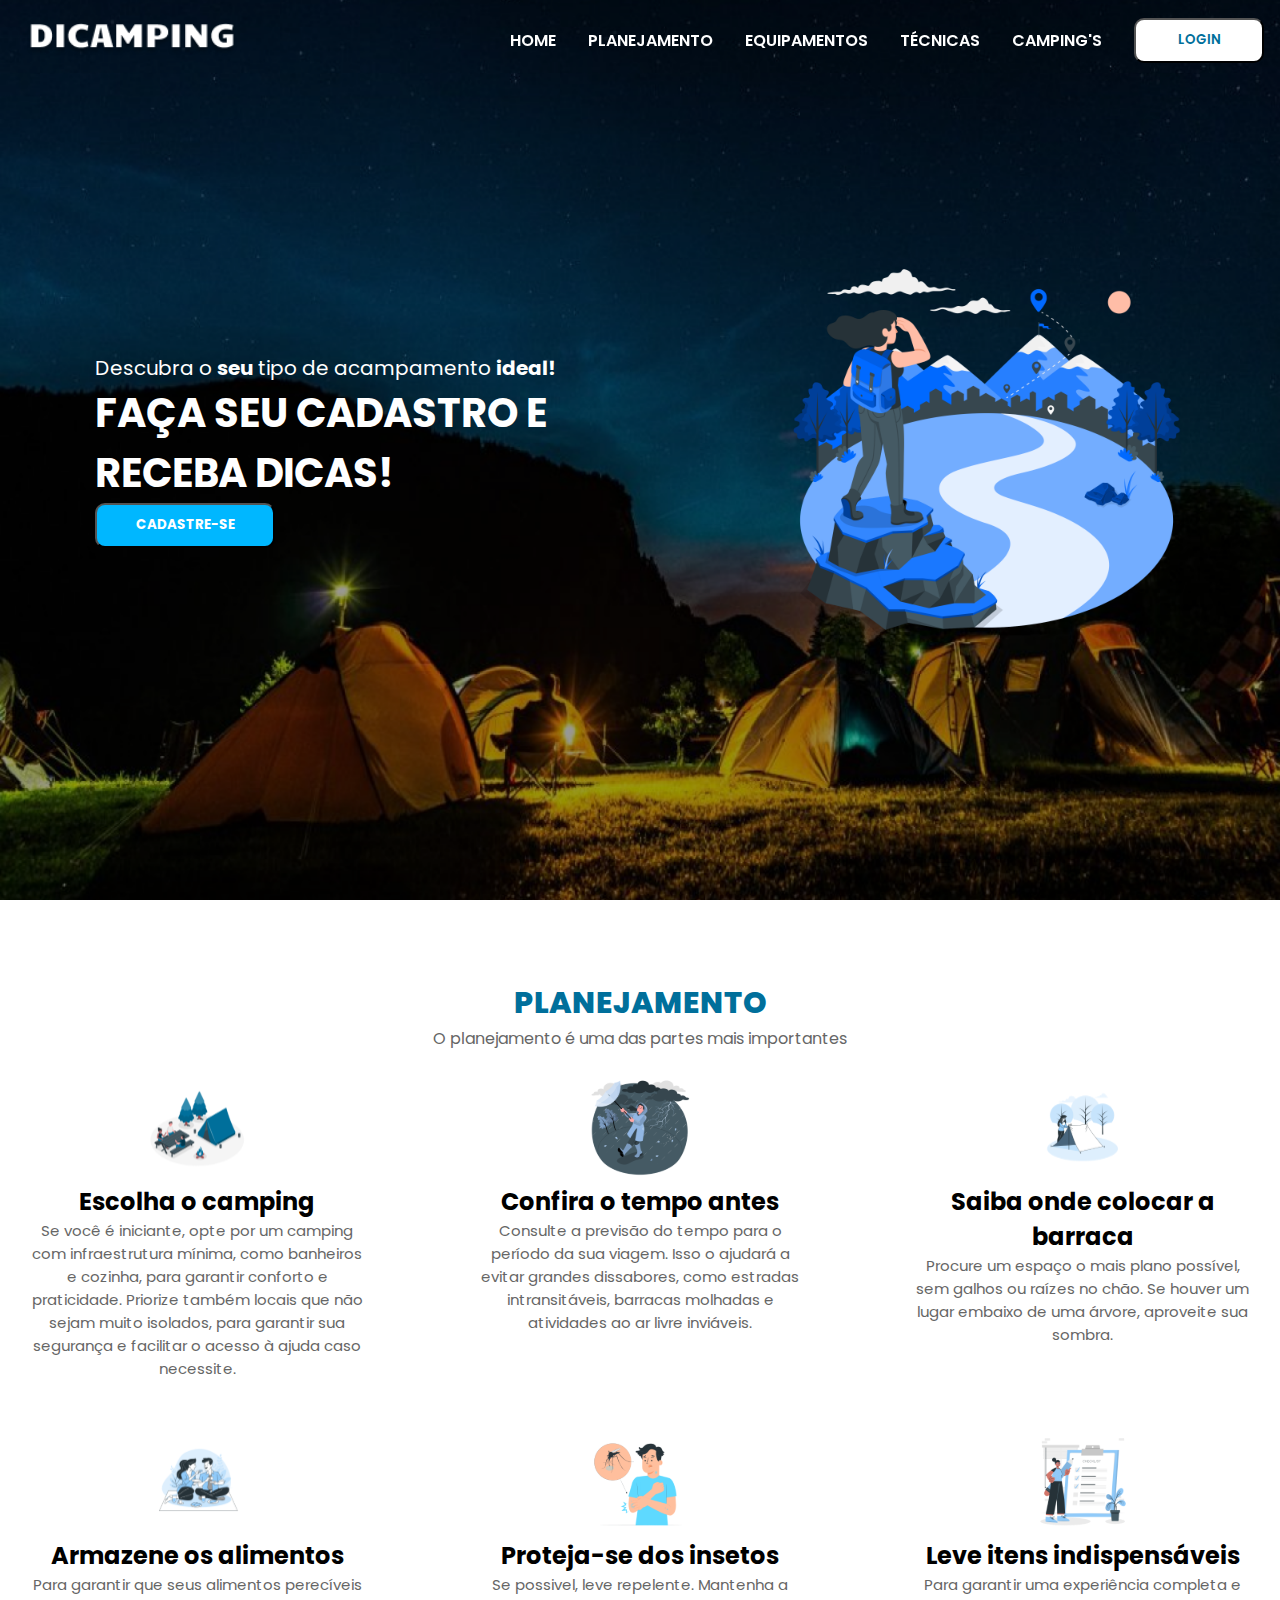
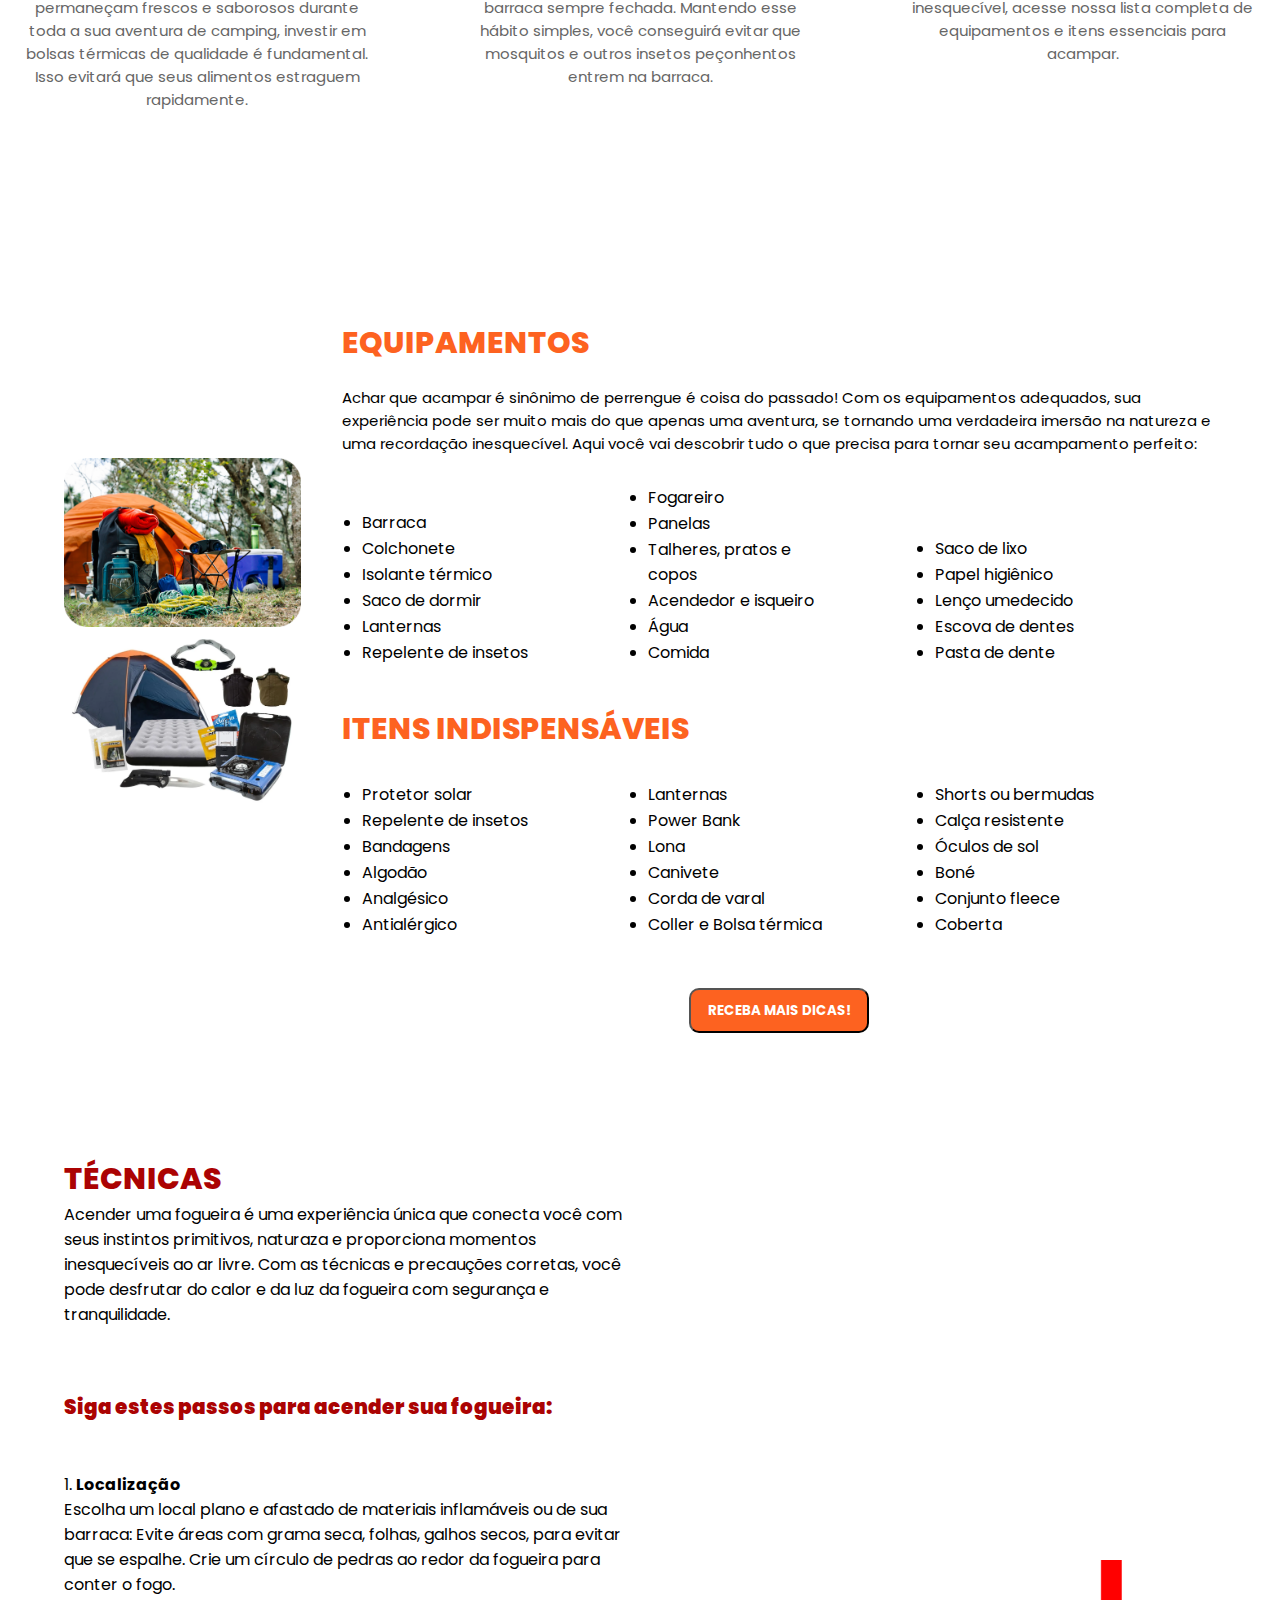
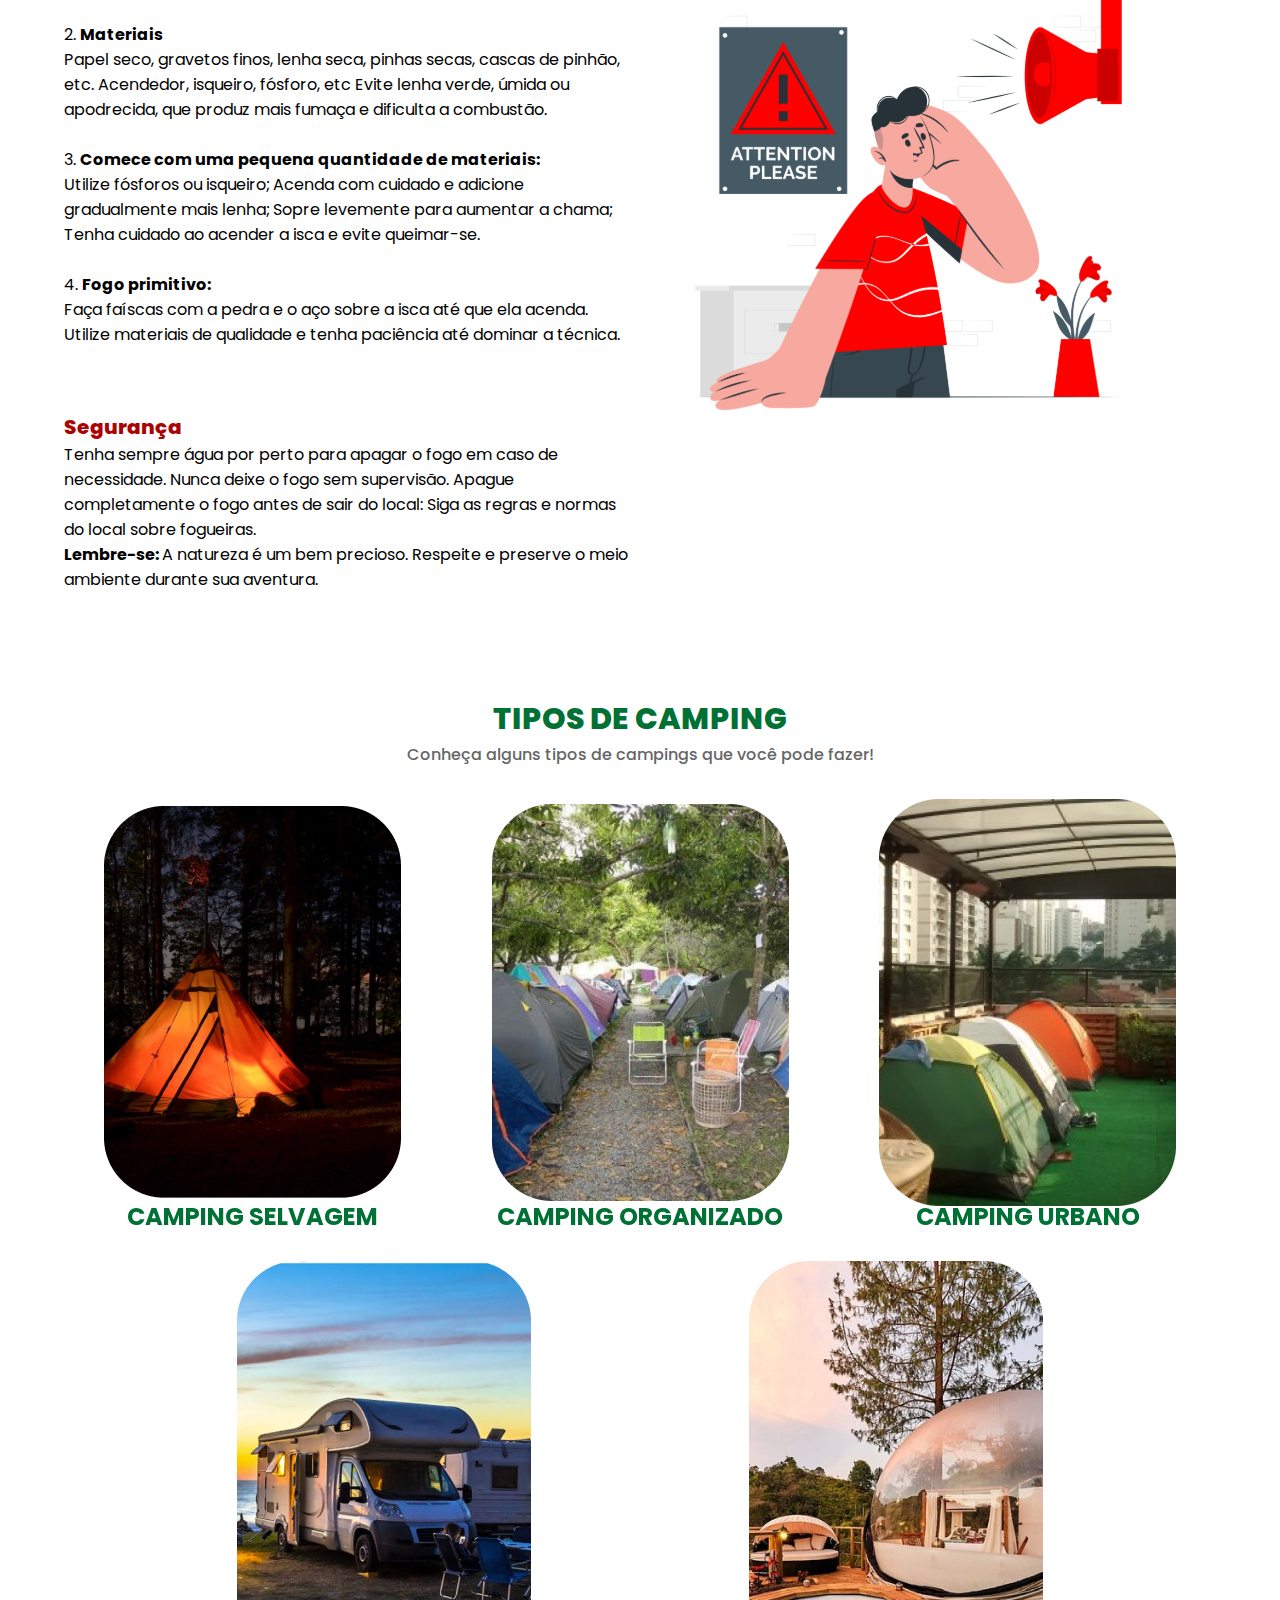
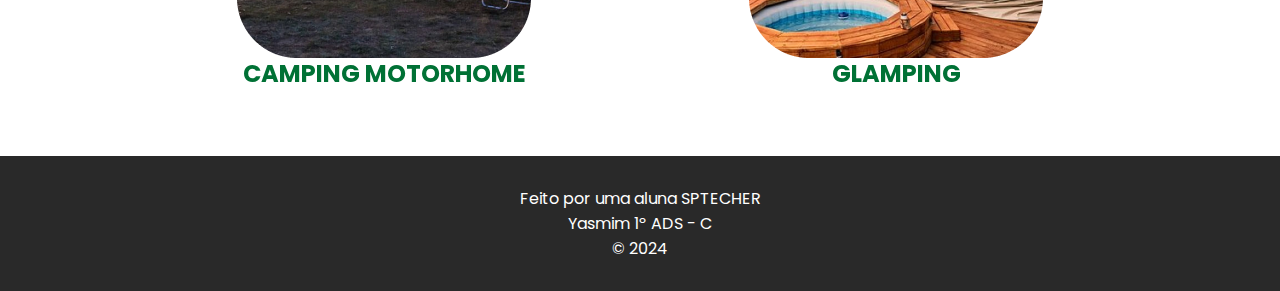
==== DiCamping - Site Institucional/public/index.html @ 5a290998 "Subindo a API de I.A integrada no site" ====
<!DOCTYPE html>
<html lang="pt-br">

<head>
    <meta charset="UTF-8">
    <meta name="viewport" content="width=device-width, initial-scale=1.0">
    <title>DiCamping</title>

    <link rel="icon" href="./img/DICAMPING_LOGOPRETA.png">
    <link rel="stylesheet" href="./css/index_style.css">
    <link rel="stylesheet" href="./css/laptop.css" media="(max-width:1024px)">
    <script src="./js/menu.js"></script>
</head>

<body>
    <header id="home">
        <div id="fundo_header">
            <picture>
                <img src="./img/img_fundo.png" media="(max-width: 640px)" class="fundo">
            </picture>
        </div>
        <nav>
            <a href="#home">
                <img id="logo" src="./img/DICAMPING_LOGOBRANCA.png">
            </a>

            <ul id="navbar_lista">
                <li class="navbar-link">
                    <a href="#home" class="nav-links">HOME</a>
                </li>
                <li class="navbar-link">
                    <a href="#planejamento" class="nav-links">PLANEJAMENTO</a>
                </li>
                <li class="navbar-link">
                    <a href="#equipamentos" class="nav-links">EQUIPAMENTOS</a>
                </li>
                <li class="navbar-link">
                    <a href="#tecnicas" class="nav-links">TÉCNICAS</a>
                </li>
                <li class="navbar-link">
                    <a href="#campings" class="nav-links">CAMPING'S</a>
                </li>
                <li>
                    <a href="login.html"><button class="button-login">LOGIN</button></a>
                </li>
            </ul>
        </nav>

        <div id="header_slogan">
            <div class="slogan">
                <p>Descubra o <b>seu</b> tipo de acampamento <b>ideal!</b></p>
                <h1>FAÇA SEU CADASTRO E RECEBA DICAS! </h1>
                <div class="botao-header">
                    <a href="cadastro.html"> <button onclick="">CADASTRE-SE</button></a>
                </div>
            </div>
            <img src="./img/animacao.png" class="imagem-header">
        </div>
    </header>

    <main>

        <section id="planejamento">
            <div class="planejamento">
                <div class="conteudo-planejamento">
                    <div class="titulo-planejamento">
                        <h1>PLANEJAMENTO</h1>
                        <p>O planejamento é uma das partes mais importantes</p>
                    </div>

                    <div class="cards">
                        <div class="card">
                            <img src="img/card1.svg" alt="">
                            <h2>Escolha o camping</h2>
                            <p>Se você é iniciante, opte por um camping com infraestrutura mínima, como banheiros e
                                cozinha, para garantir conforto e praticidade. Priorize também locais que não sejam
                                muito isolados, para garantir sua segurança e facilitar o acesso à ajuda caso necessite.
                            </p>
                        </div>

                        <div class="card">
                            <img src="img/card2.svg" alt="">
                            <h2>Confira o tempo antes</h2>
                            <p>Consulte a previsão do tempo para o período da sua viagem. Isso o ajudará a evitar
                                grandes dissabores, como estradas intransitáveis, barracas molhadas e atividades ao ar
                                livre inviáveis.</p>
                        </div>

                        <div class="card">
                            <img src="img/card3.svg" alt="">
                            <h2>Saiba onde colocar a barraca</h2>
                            <p>Procure um espaço o mais plano possível, sem galhos ou raízes no chão. Se houver um lugar
                                embaixo de uma árvore, aproveite sua sombra.</p>
                        </div>
                    </div>

                    <div class="cards">
                        <div class="card">
                            <img src="img/card4.svg" alt="">
                            <h2>Armazene os alimentos</h2>
                            <p>Para garantir que seus alimentos perecíveis permaneçam frescos e saborosos durante toda a
                                sua aventura de camping, investir em bolsas térmicas de qualidade é fundamental. Isso
                                evitará que seus alimentos estraguem rapidamente.</p>
                        </div>

                        <div class="card">
                            <img src="img/card5.svg" alt="">
                            <h2>Proteja-se dos insetos</h2>
                            <p>Se possivel, leve repelente. Mantenha a barraca sempre fechada. Mantendo esse hábito
                                simples, você conseguirá evitar que mosquitos e outros insetos peçonhentos entrem na
                                barraca.</p>
                        </div>

                        <div class="card">
                            <img src="img/card6.svg" alt="">
                            <h2>Leve itens indispensáveis</h2>
                            <p>Para garantir uma experiência completa e inesquecível, acesse nossa lista completa de
                                equipamentos e itens essenciais para acampar.</p>
                        </div>
                    </div>
                </div>
            </div>
        </section>



        <section id="equipamentos">
            <div class="container-equipamento">
                <div class="image-equipamento">
                    <img src="img/equipamento1.png">
                    <img src="img/equipamento2.png">
                </div>
                <div class="s1-equipamento">
                    <h1>EQUIPAMENTOS</h1>
                    <p> Achar que acampar é sinônimo de perrengue é coisa do passado! Com os equipamentos adequados, sua
                        experiência pode ser muito mais do que apenas uma aventura, se tornando uma verdadeira imersão
                        na natureza e uma recordação inesquecível.
                        Aqui você vai descobrir tudo o que precisa para tornar seu acampamento perfeito:
                    </p>

                    <div id="lista_equipamento">
                        <ul>
                            <li>Barraca</li>
                            <li>Colchonete</li>
                            <li>Isolante térmico</li>
                            <li>Saco de dormir</li>
                            <li>Lanternas</li>
                            <li>Repelente de insetos</li>
                        </ul>

                        <ul>
                            <li>Fogareiro</li>
                            <li>Panelas</li>
                            <li>Talheres, pratos e copos</li>
                            <li>Acendedor e isqueiro</li>
                            <li>Água</li>
                            <li>Comida</li>
                        </ul>

                        <ul>
                            <li>Saco de lixo</li>
                            <li>Papel higiênico</li>
                            <li>Lenço umedecido</li>
                            <li>Escova de dentes</li>
                            <li>Pasta de dente</li>
                        </ul>

                        <h1>ITENS INDISPENSÁVEIS</h1>
                        <div id="lista_equipamento">
                            <ul>
                                <li>Protetor solar</li>
                                <li>Repelente de insetos</li>
                                <li>Bandagens</li>
                                <li>Algodão</li>
                                <li>Analgésico</li>
                                <li>Antialérgico</li>
                            </ul>

                            <ul>
                                <li>Lanternas</li>
                                <li>Power Bank</li>
                                <li>Lona</li>
                                <li>Canivete</li>
                                <li>Corda de varal</li>
                                <li>Coller e Bolsa térmica</li>
                            </ul>

                            <ul>
                                <li>Shorts ou bermudas</li>
                                <li>Calça resistente</li>
                                <li>Óculos de sol</li>
                                <li>Boné</li>
                                <li>Conjunto fleece</li>
                                <li>Coberta</li>
                            </ul>
                        </div>

                        <center>
                            <div class="botao-equipamento">
                                <a href="login.html"> <button onclick="">RECEBA MAIS DICAS!</button></a>
                            </div>
                        </center>
                    </div>
        </section>

        <section id="tecnicas">
            <div class="container-tecnica">
                <div class="texto-tecnicas">
                    <h1>TÉCNICAS</h1>
                    <p> Acender uma fogueira é uma experiência única que conecta você com seus instintos primitivos,
                        naturaza e proporciona momentos inesquecíveis ao ar livre.
                        Com as técnicas e precauções corretas, você pode desfrutar do calor e da luz da fogueira com
                        segurança e tranquilidade.</p>
                    <br>
                    <p><b>
                            <h3>Siga estes passos para acender sua fogueira: </h3>
                        </b><br><br>
                        1. <b> Localização</b><br>
                        Escolha um local plano e afastado de materiais inflamáveis ou de sua barraca:
                        Evite áreas com grama seca, folhas, galhos secos, para evitar que se espalhe.
                        Crie um círculo de pedras ao redor da fogueira para conter o fogo.
                        <br> <br>
                        2. <b>Materiais</b>
                        <br>
                        Papel seco, gravetos finos, lenha seca, pinhas secas, cascas de pinhão, etc.
                        Acendedor, isqueiro, fósforo, etc
                        Evite lenha verde, úmida ou apodrecida, que produz mais fumaça e dificulta a combustão.
                        <br><br>
                        3. <b>Comece com uma pequena quantidade de materiais:</b>
                        <br>
                        Utilize fósforos ou isqueiro;
                        Acenda com cuidado e adicione gradualmente mais lenha;
                        Sopre levemente para aumentar a chama;
                        Tenha cuidado ao acender a isca e evite queimar-se.
                        <br><br>
                        4. <b>Fogo primitivo:</b>
                        <br>
                        Faça faíscas com a pedra e o aço sobre a isca até que ela acenda.
                        Utilize materiais de qualidade e tenha paciência até dominar a técnica.
                        <br><br>
                    <h3>Segurança</h3>
                    Tenha sempre água por perto para apagar o fogo em caso de necessidade.
                    Nunca deixe o fogo sem supervisão.
                    Apague completamente o fogo antes de sair do local:
                    Siga as regras e normas do local sobre fogueiras.<br>
                    <b> Lembre-se: </b> A natureza é um bem precioso. Respeite e preserve o meio ambiente durante sua
                    aventura.
                    </p>
                </div>
                <div class="image-tecnica">
                    <iframe width="560" height="315" src="https://www.youtube.com/embed/4efomYWFcFo?si=7vi8pVRuzRj77PBq"
                        title="YouTube video player" frameborder="0"
                        allow="accelerometer; autoplay; clipboard-write; encrypted-media; gyroscope; picture-in-picture; web-share"
                        referrerpolicy="strict-origin-when-cross-origin" allowfullscreen></iframe>
                    <img src="img/atencao.svg">
                </div>
            </div>
        </section>
        <section id="campings">
            <div class="texto-camping">
                <h1>TIPOS DE CAMPING</h1>
                <p>Conheça alguns tipos de campings que você pode fazer!</p>
            </div>
            <div class="container-camping">
                <div class="card-camping">
                    <div class="card-inner">
                        <div class="card-front">
                            <img src="img/camping1.png">
                        </div>
                        <div class="card-back">
                            <p>
                                <center>
                                    O camping selvagem é ideal para campistas experientes que buscam imersão total na
                                    natureza intocada. Sem infraestrutura ou serviços, essa opção exige planejamento,
                                    autossuficiência e responsabilidade ambiental.
                                </center>
                            </p>
                        </div>
                    </div>
                    <h2>
                        <center> CAMPING SELVAGEM </center>
                    </h2>
                </div>



                <div class="card-camping">
                    <div class="card-inner">
                        <div class="card-front">
                            <img src="img/camping2.png">
                        </div>
                        <div class="card-back">
                            <p>
                                <center>
                                    O camping organizado oferece infraestrutura completa, atividades de recreação e
                                    segurança para famílias com crianças, iniciantes e campistas que preferem
                                    comodidade.
                                </center>
                            </p>
                        </div>
                    </div>
                    <h2>
                        <center> CAMPING ORGANIZADO </center>
                    </h2>
                </div>


                <div class="card-camping">
                    <div class="card-inner">
                        <div class="card-front">
                            <img src="img/camping3.png">
                        </div>
                        <div class="card-back">
                            <p>
                                <center>
                                    O camping urbano é ideal para quem busca uma experiência de camping diferente com
                                    fácil acesso à cidade. É uma ótima opção para famílias com crianças e pessoas que
                                    preferem comodidade.
                                </center>
                            </p>
                        </div>
                    </div>
                    <h2>
                        <center> CAMPING URBANO </center>
                    </h2>
                </div>

            </div>

            <div class="container-camping2">
                <div class="card-camping">
                    <div class="card-inner">
                        <div class="card-front">
                            <img src="img/camping4.png">
                        </div>
                        <div class="card-back">
                            <p>
                                <center>
                                    O camping de motorhome oferece a liberdade de viajar sem roteiro fixo e explorar
                                    diferentes paisagens. É ideal para amantes da aventura que buscam conforto e
                                    praticidade.
                                </center>
                            </p>
                        </div>
                    </div>
                    <h2>
                        <center> CAMPING MOTORHOME </center>
                    </h2>
                </div>

                    <div class="card-camping">
                        <div class="card-inner">
                            <div class="card-front">
                                <img src="img/camping5.png">
                            </div>
                            <div class="card-back">
                                <p>
                                    <center>
                                        O camping glamping, que vem da junção de "glamour" e "camping", oferece uma experiência única de contato com a natureza, combinando o conforto e requinte de um hotel com a rusticidade de um acampamento.
                                    </center>
                                </p>
                            </div>
                        </div>
                        <h2>
                            <center> GLAMPING </center>
                        </h2>
                    </div>
                </div>
        </section>

        <br><br><br><br>

    </main>
    <footer>
        <p> Feito por uma aluna SPTECHER <br>
            Yasmim 1º ADS - C <br>
            &copy; 2024
        </p>
    </footer>

</body>

</html>
---- DiCamping - Site Institucional/public/css/index_style.css ----
@import url('https://fonts.googleapis.com/css2?family=Poppins:ital,wght@0,100;0,200;0,300;0,400;0,500;0,600;0,700;0,800;0,900;1,100;1,200;1,300;1,400;1,500;1,600;1,700;1,800;1,900&display=swap');



/* CORPO DO HTML */ 
* {
    margin: 0;
    text-decoration: none;
    padding: 0;
    box-sizing: border-box;
    font-family: Poppins, sans-serif;
    scroll-behavior: smooth;
}


/* HEADER = CABEÇALHO */
#home {
    height: 100vh;
    position: relative;
}

#fundo_header {
    background-color: #000000;
    position: absolute;
    width: 100%;
    height: 100vh;
    z-index: -1;
}

.fundo {
    width: 100%;
    height: 100%;
}

a .logo {
    width: 100px;
    height: 100px;

}


nav {
    position: fixed;
    top: 0;
    z-index: 99999;
    height: 80px;
    width: 100%;
    display: flex;
    align-items: center;
    padding: 16px;
    left: 0;
    gap: 32px;
}


#navbar_lista {
    font-weight: 600;
    display: flex;
    justify-content: flex-end;
    list-style-type: none;
    gap: 32px;
    flex-grow: 1;
    align-items: center;
}

#navbar_lista a {
    text-decoration: none;
    color: #ffffff;
    transition: 0.5s;
    position: relative;
    text-transform: uppercase;
}

#navbar_lista a:hover {
    color: #00b7ff;
    transition: transform .2s;
}

#navbar_lista .nav-links::before {
    content: '';
    bottom: -4px;
    position: absolute;
    background-color:  #ffffff;
    border-radius: 4px;
    width: 100%;
    transform: scaleX(0);
    transition: transform .2s;
    transform-origin: right;
    height: 2px;
}


#navbar_lista .nav-links:hover::before {
    transform: scaleX(1);
    transform-origin: left;
    background-color: #00b7ff;
}


nav.active {
    background-color: #ffffff;
    color: #00b7ff; 
}

nav.active #navbar_lista a{
    color: #000000; 
}

nav.active #navbar_lista a:hover {
    color: #006F9B; 
}

nav.active #navbar_lista .nav-links::before {
    background-color: #006F9B;
}


#logo {
    display: flex;
    height: 35px;
    margin-left: 10px;
    cursor: pointer;
    top: 0;
    object-fit: contain;
}

.button-login {
    font-weight: 600;
    width: 130px;
    height: 45px;
    border-radius: 10px;
    border: 1;
    transition: 0.3s;
    color: #006F9B;
    border-color: #000000;
    background-color: #ffffff;
}

.button-login:hover {
    background-color: #006F9B;
    color: #ffffff;
}

#header_slogan {
    width: 100%;
    height: 100%;
    display: flex;
    justify-content: space-around;
    align-items: center;
    color: #ffffff;
}

.slogan {
    width: 500px;
    font-size: 20px;
}

.imagem-header {
    width: 400px;
    animation: float 5s infinite ease-in-out alternate;
}



.botao-header button {
    width: 180px;
    height: 45px;
    border-radius: 10px; 
    transition: 0.3s;
    color: white;
    background-color: #00b7ff;
    font-weight: bold;
}

.botao-header button:hover {
    background-color: #ffffff;
    color:#00b7ff;
}

@keyframes float {
    0% {
        transform: translateY(0);
    }

    100% {
        transform: translateY(15px);
    }

}


/* PLANEJAMENTO */

.planejamento {
    display: flex;
    flex-direction: column;
    align-items: center;
    height: fit-content;
    width: 100%;
    margin: 0 auto;
    padding-top: 80px;
    background-color: #ffffff;
    padding-bottom: 80px;
}

.titulo-planejamento {
    text-align: center;
}

.titulo-planejamento h1 {
    font-size: 30px;
    color: #006F9B;
    font-weight: 800;
}

.titulo-planejamento p {
    font-size: 1em;
    color: #666;   
}

.conteudo_planejamento {
    width: 100%;
    height: 65%;
}

.cards {
    flex-direction: row;
    display: grid;
    grid-template-columns: 1fr 1fr 1fr;
    text-align: center;
    gap: 100px;
    padding: 2%;
    height: 50%;
}


.card img {
    height: 100px;
    width: 100px;
}

.card h2 {
    font-weight: 700;
    color: #000000;
}

.card p {
    color: #666;
    font-size: 15px;
}

/* EQUIPAMENTO */

.container-equipamento {
    background-color: white;
    display: flex;
    justify-content: space-between;
    flex-direction: row;
    align-items: center;
    align-content: center;
    justify-items: end;
    padding: 5%;
}

.s1-equipamento h1 {
    margin-top: 40px;
    font-size: 30px;
    color: #FD6220;
    display: flex;
    font-weight: 800;
    font-style: normal;
    margin-bottom: 20px;
}

.s1-equipamento p {
    color: #000000;
    display: flex;
    text-align: start;
    font-size: 15px;
    font-style: normal;
    margin-bottom: 20px;
}

.s1-equipamento {
    display: flex;
    justify-content: space-around;
    flex-direction: column;
}


.image-equipamento img {
    width: 85%;
    height: 50%;
    object-fit: cover;
}

#lista_equipamento ul {
    display: inline-block;
    width: 20%; 
    margin-right: 10%; 
    margin-top: 10px;
    margin-left: 20px;
}

#lista_equipamento ul li {
    margin-bottom: 1px; 
}

.botao-equipamento {
    width: 400px;
    height: 50px;
    padding: 50;
    padding-top: 50px;
}

.botao-equipamento button {
    width: 180px;
    height: 45px;
    border-radius: 10px; 
    font-family: Poppins;
    transition: 0.3s;
    color: white;
    background-color: #FD6220;
    font-weight: bold;
}

.botao-equipamento button:hover {
    border-color: #000000;
    border: 1;
    background-color: #ffffff;
    color:#FD6220;
}

.image-equipamento {
    width: 70%;
    display: block;
}



/* TÉCNICAS */
.container-tecnica {
    background-color: white;
    display: flex;
    justify-content: space-between;
    flex-direction: row;
    align-items: center;
    align-content: center;
    justify-items: end;
    padding: 5%;
    gap: 20px;
}


.texto-tecnicas h1 {
    margin-top: 40px;
    font-size: 30px;
    color:#ab0303;
    display: flex;
    font-weight: 800;
    font-style: normal;
}
.texto-tecnicas h3 {
    margin-top: 40px;
    font-size: 20px;
    color:#ab0303;
    ;
    display: flex;
    font-weight: 800;
    font-style: normal;
}

.image-tecnica img {
    width: 90%;
    height: 40%;
    object-fit: cover;
}



/* TIPOS DE CAMPINGS */ 
.texto-camping h1 {
    justify-content: center;
    margin-top: 40px;
    font-size: 30px;
    color: #007135;
    display: flex;
    font-weight: 800;
    font-style: normal;   
}
.texto-camping p {
    justify-content: center;
    display: flex;
    font-weight: 500;
    color: #666;
}

.container-camping {
    background-color: white;
    display: flex;
    justify-content: space-between;
    flex-direction: row;
    align-items: center;
    align-content: center;
    justify-items: end;
    color: #007135;
    padding-left: 8%;
    padding-top: 3%;
    padding-right: 8%;
}

.container-camping2 {
    background-color: white;
    display: flex;
    justify-content: space-around;
    flex-direction: row;
    align-items: center;
    align-content: center;
    justify-items: end;
    color: #007135;
    padding-left: 10%;
    padding-top: 5%;
    padding-right: 10%;
}


/* TIPOS DE CAMPING */ 

.card-camping {
    width: 300px;
    height: 393px;
    perspective: 1000px;
  }
  
  .card-inner {
    width: 100%;
    height: 100%;
    position: relative;
    transform-style: preserve-3d;
    transition: transform 0.999s;
  }
  
  .card-camping:hover .card-inner {
    transform: rotateY(180deg);
  }
  
  .card-front,
  .card-back {
    position: absolute;
    width: 100%;
    height: 100%;
    backface-visibility: hidden;
  }
  
  .card-front {
    color: #fff;
    display: flex;
    align-items: center;
    border-radius: 60px;
    justify-content: center;
    transform: rotateY(0deg);
  }
  
  .card-back {
    background-color: #000000;
    color: #ffffff;
    display: flex;
    align-items: center;
    border: 10px solid #000000;
    border-radius: 60px;
    justify-content: center;
    font-size: 20px;
    transform: rotateY(180deg);
    justify-content: center;
  }
  


footer {
    background-color: #000000d6;  
    padding: 30px 20px;       
    text-align: center;       
    color: #ffffff;          
  }
---- DiCamping - Site Institucional/public/css/laptop.css ----
.imagem-header {
    width: 340px;
}

nav {
    justify-content: space-between;
}

#navbar_lista {
    font-weight: 600;
    display: none;
    position: absolute;
    top: 80px;
    width: 100%;
}


#fundo_header {
    width: 100%;
}

#mobile-button {
    display: flex;
}

.navbar-link {
    padding: 5px;
    text-align: right;
}

.navbar-links {
    padding: 4px;

}
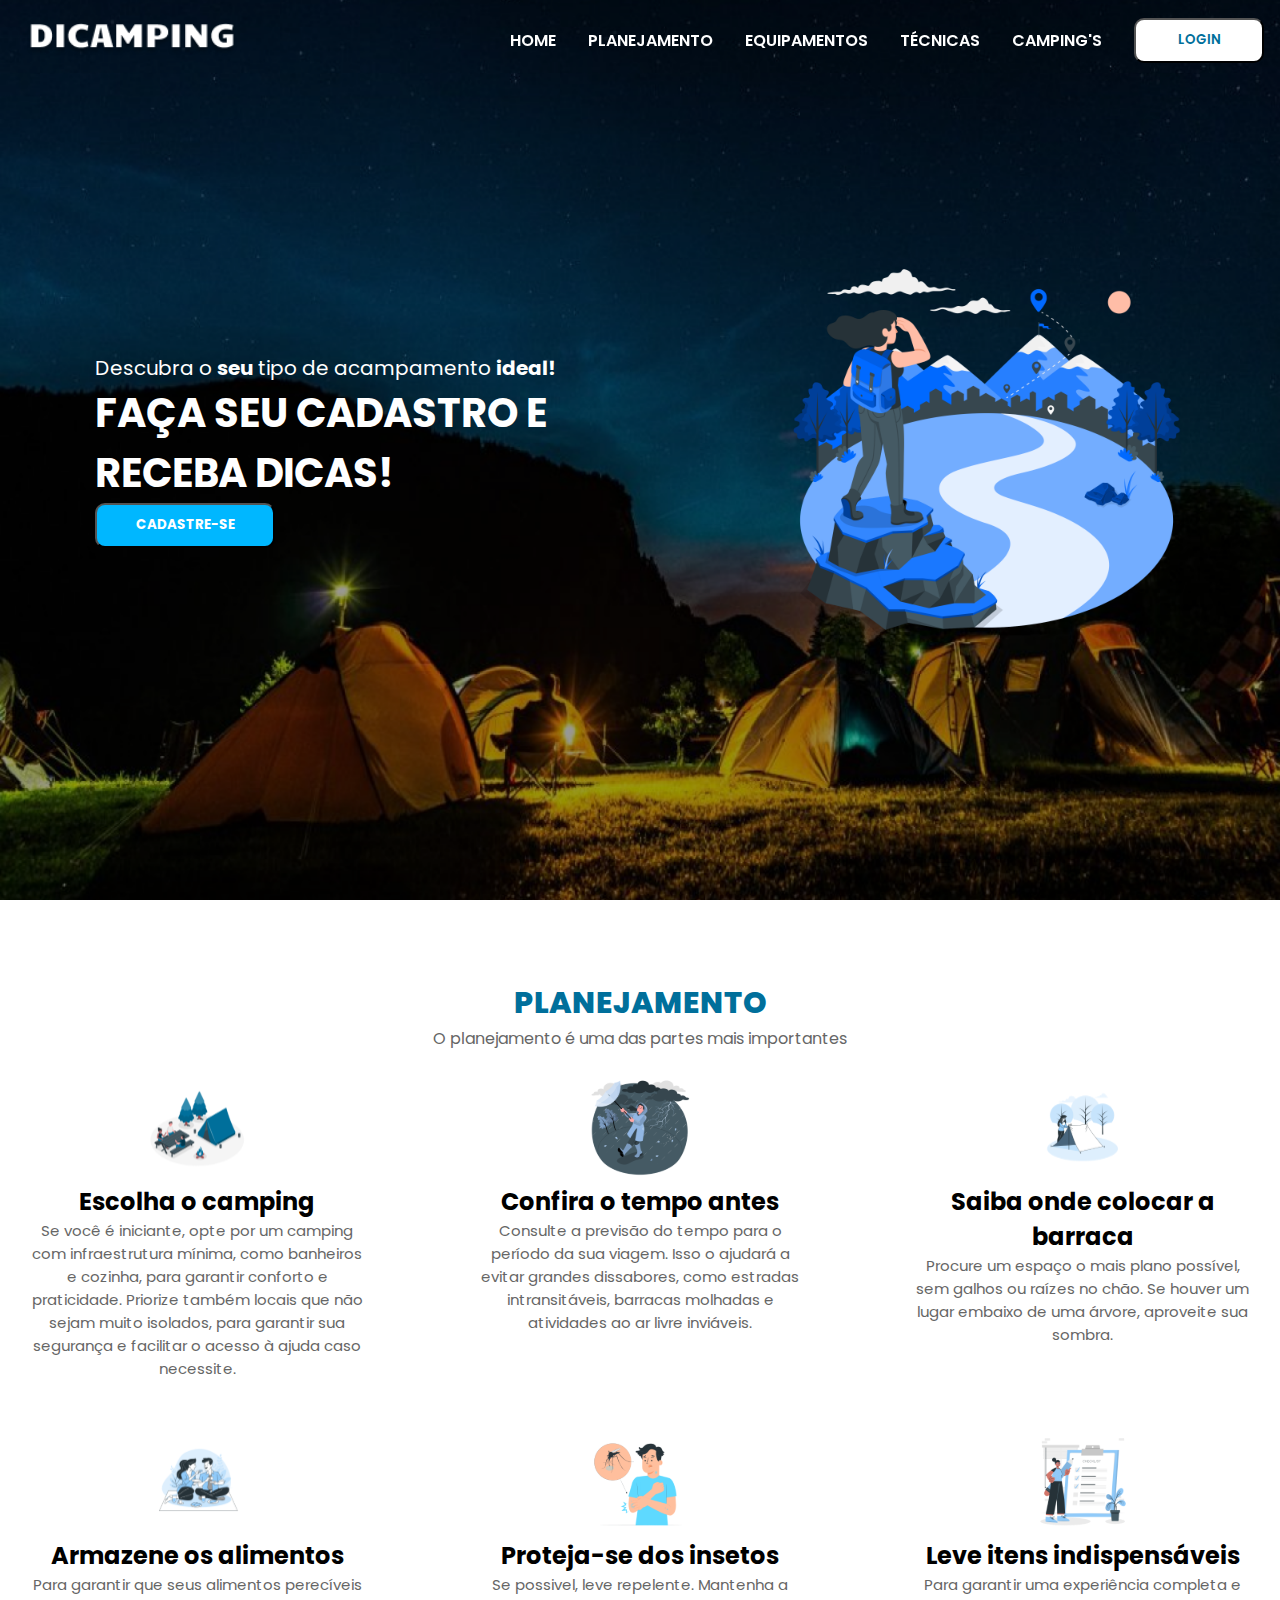
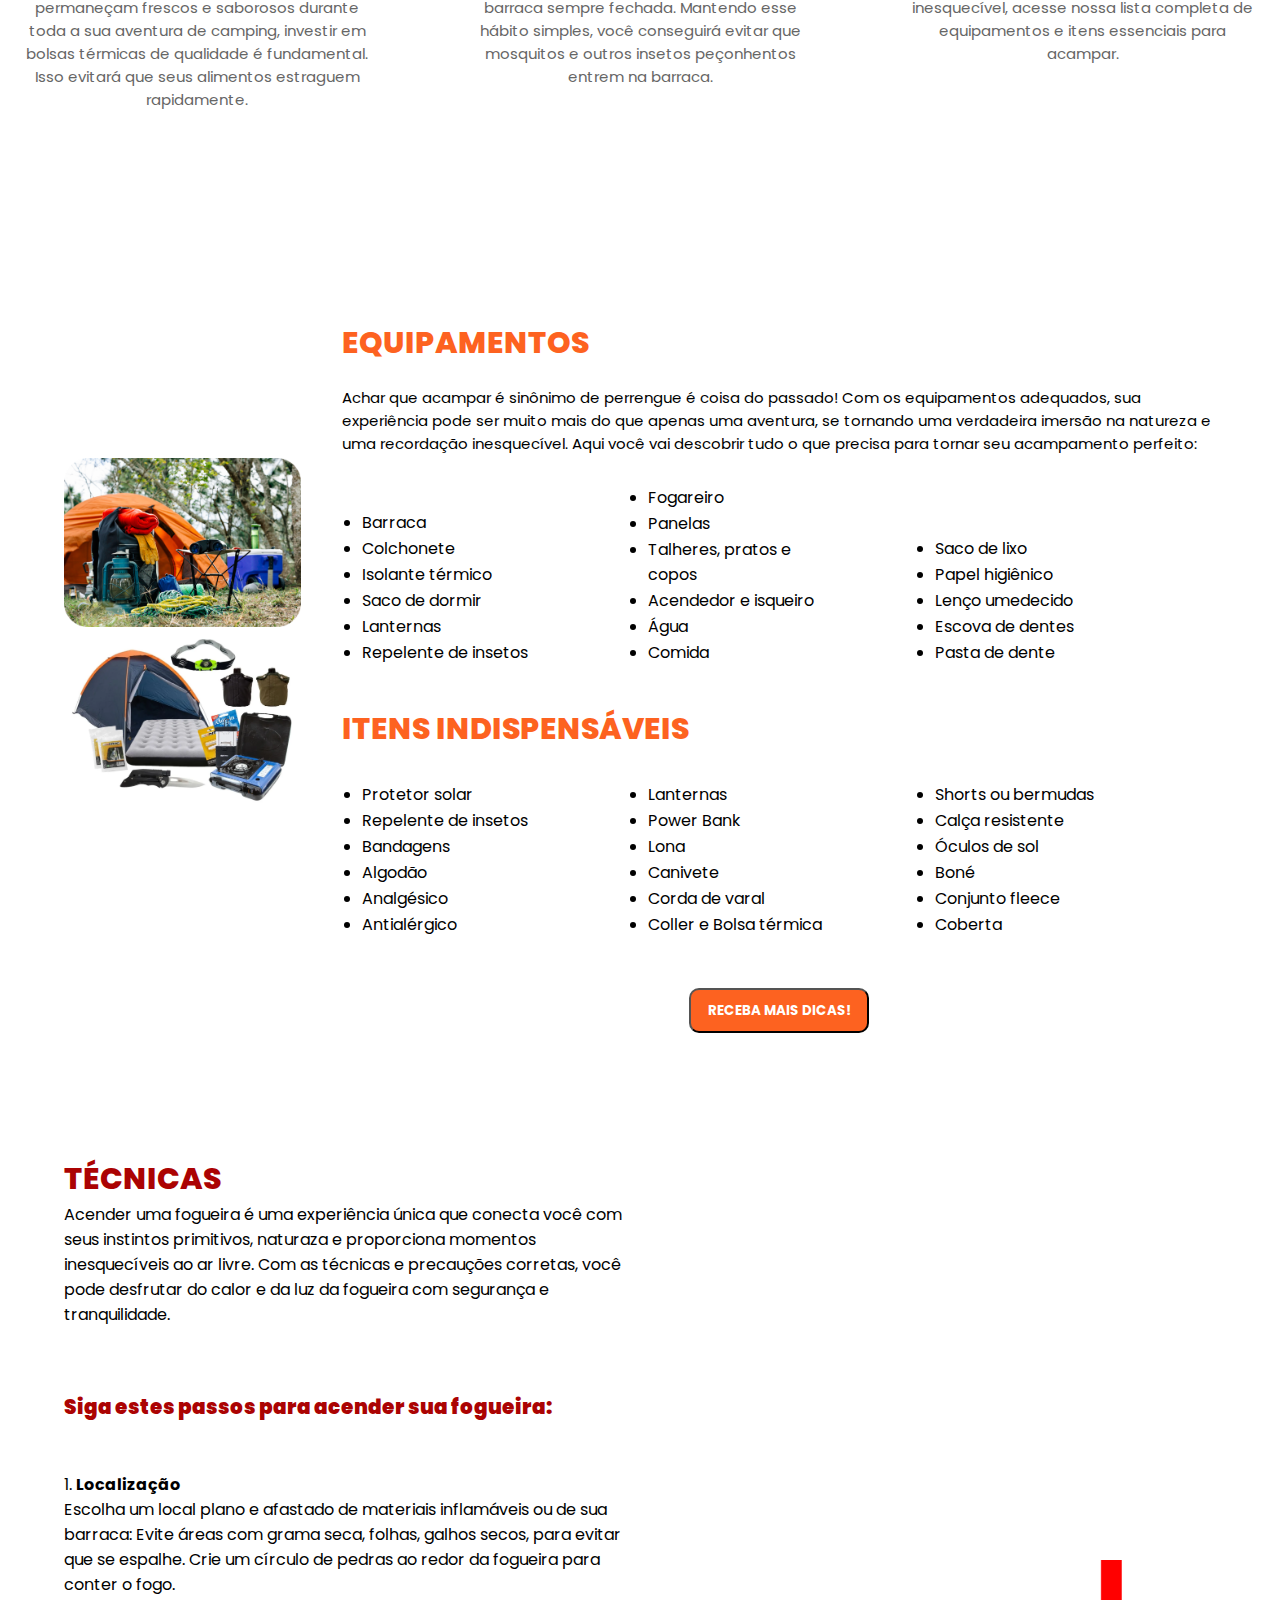
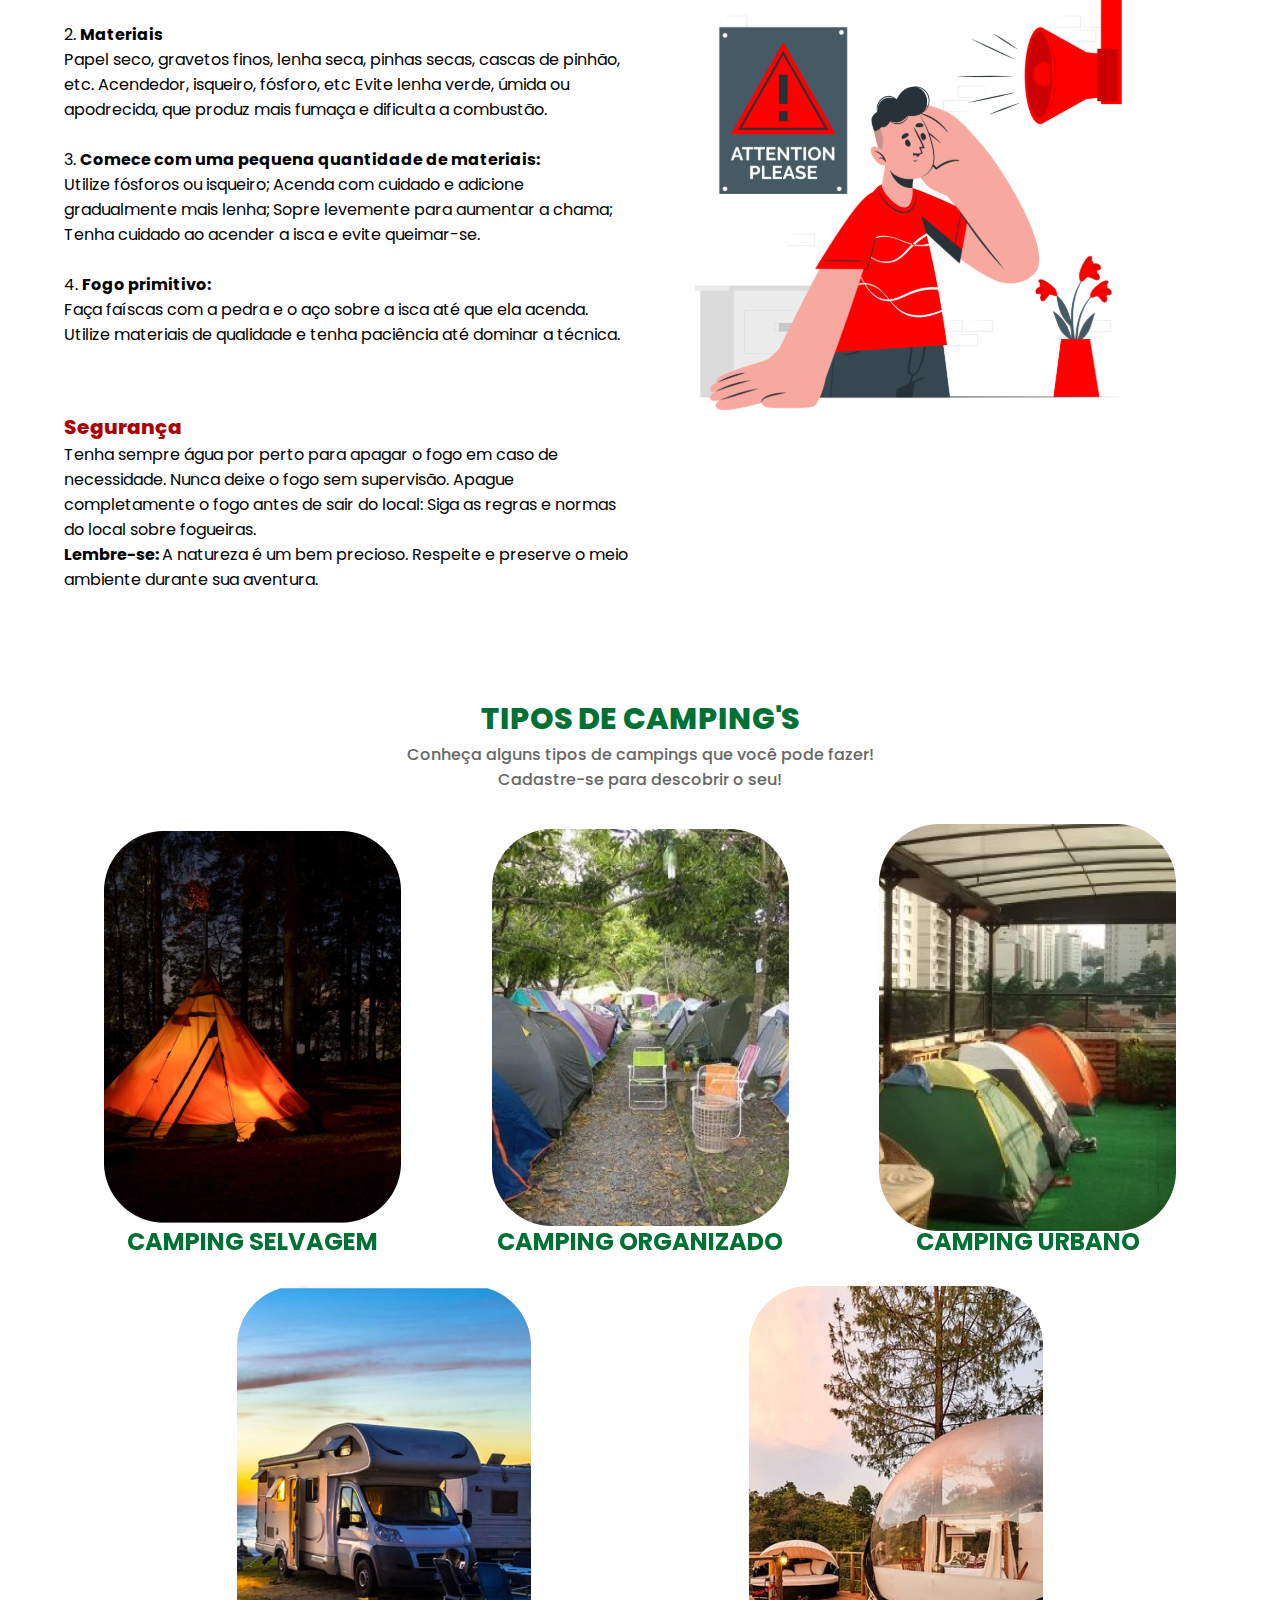
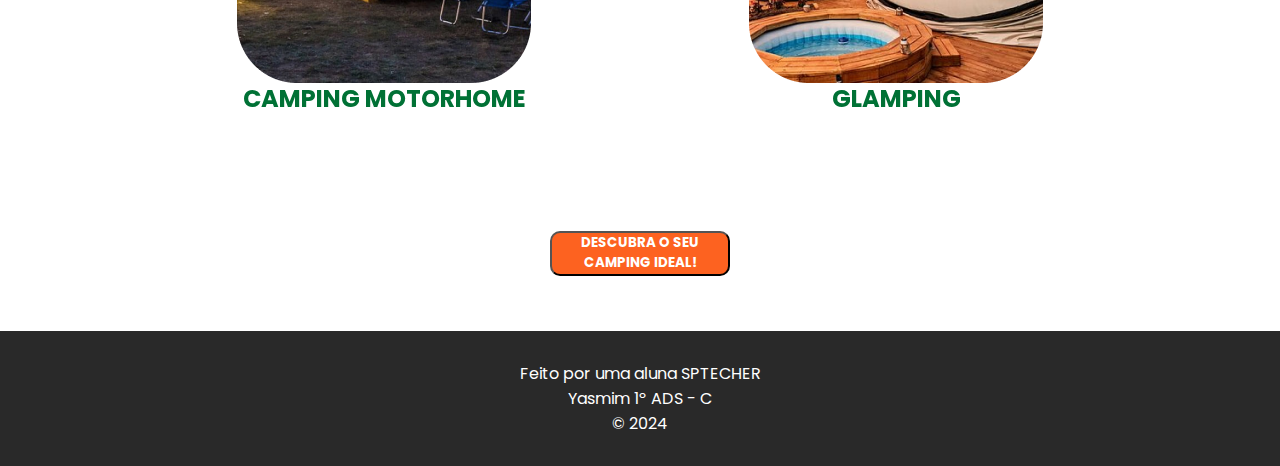
==== commit cd0dc1e1: "Redirecionei para a porta para a VM e fiz alguns ajustes de portugues, FINALIZADO!!!" ====
--- a/DiCamping - Site Institucional/public/index.html
+++ b/DiCamping - Site Institucional/public/index.html
@@ -45,6 +45,7 @@
                 </li>
             </ul>
         </nav>
+
 
         <div id="header_slogan">
             <div class="slogan">
@@ -258,8 +259,12 @@
         </section>
         <section id="campings">
             <div class="texto-camping">
-                <h1>TIPOS DE CAMPING</h1>
-                <p>Conheça alguns tipos de campings que você pode fazer!</p>
+                <h1>TIPOS DE CAMPING'S</h1>
+                <center>
+                    <p>Conheça alguns tipos de campings que você pode fazer!
+                        <br>Cadastre-se para descobrir o seu!
+                    </p>
+                </center>
             </div>
             <div class="container-camping">
                 <div class="card-camping">
@@ -348,24 +353,32 @@
                     </h2>
                 </div>
 
-                    <div class="card-camping">
-                        <div class="card-inner">
-                            <div class="card-front">
-                                <img src="img/camping5.png">
-                            </div>
-                            <div class="card-back">
-                                <p>
-                                    <center>
-                                        O camping glamping, que vem da junção de "glamour" e "camping", oferece uma experiência única de contato com a natureza, combinando o conforto e requinte de um hotel com a rusticidade de um acampamento.
-                                    </center>
-                                </p>
-                            </div>
-                        </div>
-                        <h2>
-                            <center> GLAMPING </center>
-                        </h2>
-                    </div>
-                </div>
+                <div class="card-camping">
+                    <div class="card-inner">
+                        <div class="card-front">
+                            <img src="img/camping5.png">
+                        </div>
+                        <div class="card-back">
+                            <p>
+                                <center>
+                                    O camping glamping, que vem da junção de "glamour" e "camping", oferece uma
+                                    experiência única de contato com a natureza, combinando o conforto e requinte de um
+                                    hotel com a rusticidade de um acampamento.
+                                </center>
+                            </p>
+                        </div>
+                    </div>
+                    <h2>
+                        <center> GLAMPING </center>
+                    </h2>
+                </div>
+            </div>
+            <br><br><br><br>
+            <center>
+                <div class="botao-equipamento">
+                    <a href="cadastro.html"> <button onclick="">DESCUBRA O SEU CAMPING IDEAL!</button></a>
+                </div>
+            </center>
         </section>
 
         <br><br><br><br>
